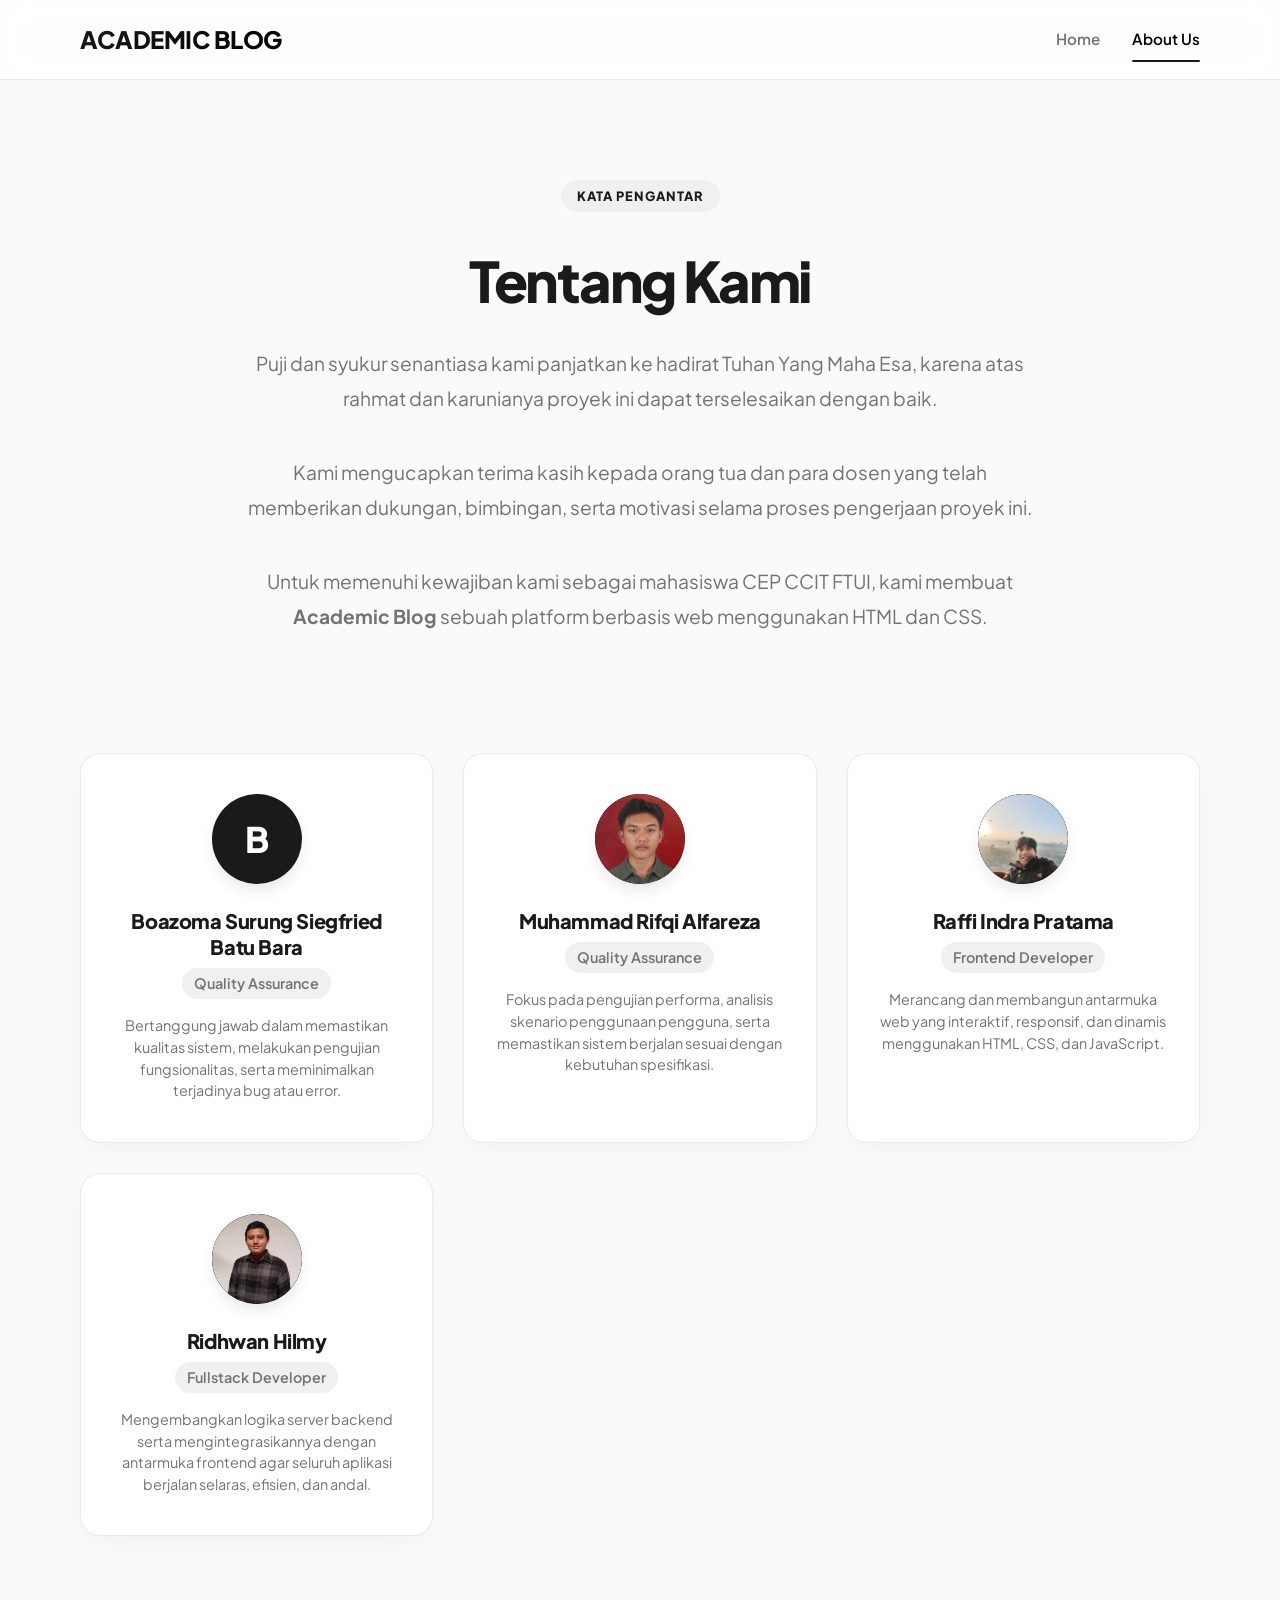
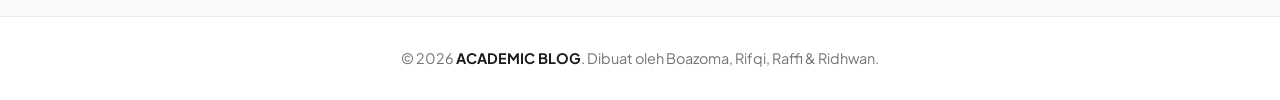
==== about.html @ af5e3159 "add project files" ====
<!DOCTYPE html>
<html lang="id">
<head>
    <meta charset="UTF-8">
    <meta name="viewport" content="width=device-width, initial-scale=1.0">
    <title>About Us - Tim Pengembang</title>
    <!-- Fonts & Icons -->
    <link rel="preconnect" href="https://fonts.googleapis.com">
    <link rel="preconnect" href="https://fonts.gstatic.com" crossorigin>
    <link href="https://fonts.googleapis.com/css2?family=Plus+Jakarta+Sans:wght@200..800&display=swap" rel="stylesheet">
    <link rel="stylesheet" href="https://cdnjs.cloudflare.com/ajax/libs/font-awesome/6.4.0/css/all.min.css">
    <!-- Main Stylesheet -->
    <link rel="stylesheet" href="style.css">
</head>
<body>

    <!-- NAVBAR -->
    <div class="menu">
        <div class="menu-container">
            <a href="index.html" class="logo">ACADEMIC BLOG</a>
            
            <input type="checkbox" id="menu-toggle" class="menu-toggle">
            <label for="menu-toggle" class="hamburger">
                <span></span>
                <span></span>
                <span></span>
            </label>

            <nav>
                <a href="index.html">Home</a>
                <a href="about.html" class="active">About Us</a>
            </nav>
        </div>
    </div>

    <!-- MAIN BODY -->
    <div class="content-wrapper">
        <div class="dashboard-container">
            
            <!-- About Hero Section -->
            <div class="about-hero">
                <span class="post-tag">Kata Pengantar</span>
                <h1>Tentang Kami</h1>
                <p class="about-intro">
                    Puji dan syukur senantiasa kami panjatkan ke hadirat Tuhan Yang Maha Esa, karena atas rahmat dan karunianya proyek ini dapat terselesaikan dengan baik.
                </p>
                <p class="about-intro">
                    Kami mengucapkan terima kasih kepada orang tua dan para dosen yang telah memberikan dukungan, bimbingan, serta motivasi selama proses pengerjaan proyek ini.
                </p>
                <p class="about-intro">
                    Untuk memenuhi kewajiban kami sebagai mahasiswa CEP CCIT FTUI, kami membuat <strong>Academic Blog</strong> sebuah platform berbasis web menggunakan HTML dan CSS.
                </p>
            </div>

            <!-- Profile Grid -->
            <div class="about-grid">
                
                <!-- BOAZOMA -->
                <div class="developer-card">
                    <div class="developer-avatar">
                        <img src="img/boazoma.jpg" alt="Boazoma" onerror="this.style.display='none'">
                        <span>B</span>
                    </div>
                    <h3 class="developer-name">Boazoma Surung Siegfried Batu Bara</h3>
                    <span class="developer-role">Quality Assurance</span>
                    <p class="developer-desc">Bertanggung jawab dalam memastikan kualitas sistem, melakukan pengujian fungsionalitas, serta meminimalkan terjadinya bug atau error.</p>
                </div>

                <!-- MUHAMMAD RIFQI ALFAREZA -->
                <div class="developer-card">
                    <div class="developer-avatar">
                        <img src="img/rifqi.jpeg" alt="Muhammad Rifqi" onerror="this.style.display='none'">
                        <span>M</span>
                    </div>
                    <h3 class="developer-name">Muhammad Rifqi Alfareza</h3>
                    <span class="developer-role">Quality Assurance</span>
                    <p class="developer-desc">Fokus pada pengujian performa, analisis skenario penggunaan pengguna, serta memastikan sistem berjalan sesuai dengan kebutuhan spesifikasi.</p>
                </div>

                <!-- RAFFI INDRA PRATAMA -->
                <div class="developer-card">
                    <div class="developer-avatar">
                        <img src="img/raffi.jpg" alt="Raffi Indra" onerror="this.style.display='none'">
                        <span>R</span>
                    </div>
                    <h3 class="developer-name">Raffi Indra Pratama</h3>
                    <span class="developer-role">Frontend Developer</span>
                    <p class="developer-desc">Merancang dan membangun antarmuka web yang interaktif, responsif, dan dinamis menggunakan HTML, CSS, dan JavaScript.</p>
                </div>

                <!-- RIDHWAN HILMY -->
                <div class="developer-card">
                    <div class="developer-avatar">
                        <img src="img/ridhwan.jpg" alt="Ridhwan Hilmy" onerror="this.style.display='none'">
                        <span>H</span>
                    </div>
                    <h3 class="developer-name">Ridhwan Hilmy</h3>
                    <span class="developer-role">Fullstack Developer</span>
                    <p class="developer-desc">Mengembangkan logika server backend serta mengintegrasikannya dengan antarmuka frontend agar seluruh aplikasi berjalan selaras, efisien, dan andal.</p>
                </div>

            </div>

        </div>
    </div>

    <!-- FOOTER -->
    <footer>
        <div style="max-width: var(--max-w); margin: 0 auto;">
            <p>&copy; 2026 <strong style="color: var(--text-main);">ACADEMIC BLOG</strong>. Dibuat oleh Boazoma, Rifqi, Raffi & Ridhwan.</p>
        </div>
    </footer>

</body>
</html>
---- style.css ----
/* DESIGN SYSTEM - HSL BASED (Elegant Neutral Palette) */
:root {
    --h: 0; /* Neutral Hue (Black/White/Gray) */
    --primary: hsl(var(--h), 0%, 10%); /* Deep Charcoal Black */
    --primary-light: hsl(var(--h), 0%, 94%); /* Very Light Gray (Backdrops) */
    --primary-dark: hsl(var(--h), 0%, 0%); /* Pure Obsidian Black */

    --bg: hsl(var(--h), 0%, 98%); /* Off-White Background */
    --surface: hsl(0, 0%, 100%); /* Pure White Card Surface */
    --overlay: hsla(0, 0%, 100%, 0.82); /* Glassmorphism Overlay */

    --text-main: hsl(var(--h), 0%, 10%); /* Dominant Dark Text */
    --text-muted: hsl(var(--h), 0%, 45%); /* Soft Muted Text */
    --text-inverse: hsl(0, 0%, 100%); /* Inverse Text */

    --border: hsla(var(--h), 0%, 0%, 0.08); /* Subtle Line Border */
    --border-strong: hsla(var(--h), 0%, 0%, 0.15); /* Pronounced Border */

    --shadow-soft: 0 10px 30px -10px hsla(var(--h), 0%, 0%, 0.06); /* Soft Shadow */
    --shadow-strong: 0 20px 40px -15px hsla(var(--h), 0%, 0%, 0.12); /* Dynamic Strong Shadow */

    --nav-height: 80px;
    --radius-sm: 8px;
    --radius-md: 16px;
    --radius-lg: 24px;
    --max-w: 1200px;
}

/* RESET & BASE */
* {
    margin: 0;
    padding: 0;
    box-sizing: border-box;
    -webkit-font-smoothing: antialiased;
}

body {
    font-family: "Plus Jakarta Sans", sans-serif;
    background: var(--bg);
    color: var(--text-main);
    line-height: 1.6;
    padding-top: var(--nav-height);
    display: flex;
    flex-direction: column;
    min-height: 100vh;
}

/* GLASSMORPHISM NAVBAR */
.menu {
    background: var(--overlay);
    backdrop-filter: blur(12px);
    -webkit-backdrop-filter: blur(12px);
    border-bottom: 1px solid var(--border);
    position: fixed;
    top: 0;
    left: 0;
    width: 100%;
    z-index: 1000;
    height: var(--nav-height);
    display: flex;
    align-items: center;
}

.menu-container {
    display: flex;
    justify-content: space-between;
    align-items: center;
    width: 100%;
    max-width: var(--max-w);
    margin: 0 auto;
    padding: 0 40px;
}

.logo {
    font-size: 1.5rem;
    font-weight: 800;
    color: var(--text-main);
    text-decoration: none;
    letter-spacing: -0.5px;
    background: linear-gradient(135deg, var(--text-main), var(--primary-dark));
    -webkit-background-clip: text;
    background-clip: text;
    -webkit-text-fill-color: transparent;
    transition: all 0.3s ease;
}

.logo:hover {
    transform: scale(1.05);
}

nav {
    display: flex;
    align-items: center;
    gap: 32px;
}

nav a {
    text-decoration: none;
    color: var(--text-muted);
    font-weight: 600;
    font-size: 0.95rem;
    transition: all 0.2s ease;
    position: relative;
    padding: 8px 0;
}

nav a:hover,
nav a.active {
    color: var(--primary-dark);
}

nav a::after {
    content: '';
    position: absolute;
    bottom: -2px;
    left: 50%;
    width: 0;
    height: 2px;
    background: var(--primary);
    transform: translateX(-50%);
    transition: width 0.3s ease;
    border-radius: 2px;
}

nav a:hover::after,
nav a.active::after {
    width: 100%;
}

/* MAIN CONTENT CONTAINER */
.content-wrapper {
    flex: 1 0 auto;
}

.dashboard-container {
    max-width: var(--max-w);
    margin: 40px auto;
    padding: 0 40px;
}

/* HERO SECTION */
.welcome-section {
    margin-bottom: 60px;
    text-align: center;
    display: flex;
    flex-direction: column;
    align-items: center;
    justify-content: center;
}

.welcome-title {
    font-size: 3rem;
    font-weight: 800;
    margin-bottom: 12px;
    letter-spacing: -0.04em;
    color: var(--text-main);
}

.welcome-text {
    font-size: 1.25rem;
    color: var(--text-muted);
    max-width: 700px;
}

.wave-emoji {
    font-family: "Segoe UI Emoji", "Apple Color Emoji", "Noto Color Emoji", "Android Emoji", sans-serif;
    display: inline-block;
    background: none !important;
    -webkit-background-clip: initial !important;
    background-clip: initial !important;
    -webkit-text-fill-color: initial !important;
    color: initial !important;
}

/* CARD FILTER/SEMESTER SECTION */
.section-divider {
    font-size: 1.5rem;
    font-weight: 800;
    margin: 48px 0 24px;
    padding-bottom: 12px;
    border-bottom: 2px solid var(--border);
    letter-spacing: -0.02em;
    color: var(--text-main);
    display: flex;
    align-items: center;
    gap: 12px;
}

.section-divider span {
    background: var(--primary);
    color: var(--text-inverse);
    font-size: 0.75rem;
    font-weight: 800;
    padding: 4px 10px;
    border-radius: 50px;
}

/* GRID LAYOUT FOR BLOG CARDS */
.blog-container {
    display: grid;
    grid-template-columns: repeat(3, 1fr);
    gap: 40px;
    margin-bottom: 60px;
}

/* PREMIUM BLOG CARD */
.blog-card {
    background: var(--surface);
    border-radius: 24px;
    text-decoration: none;
    color: inherit;
    overflow: hidden;
    border: 1px solid var(--border);
    box-shadow: var(--shadow-soft);
    transition: all 0.4s cubic-bezier(0.175, 0.885, 0.32, 1.15);
    display: flex;
    flex-direction: column;
}

.blog-card:hover {
    transform: translateY(-10px);
    box-shadow: var(--shadow-strong);
    border-color: var(--border-strong);
}

.blog-thumb-container {
    height: 220px;
    overflow: hidden;
    position: relative;
    background: var(--primary-light);
}

.blog-thumb {
    width: 100%;
    height: 100%;
    object-fit: cover;
    transition: transform 0.6s cubic-bezier(0.4, 0, 0.2, 1);
}

.blog-card:hover .blog-thumb {
    transform: scale(1.08);
}

.blog-info {
    padding: 32px;
    display: flex;
    flex-direction: column;
    flex-grow: 1;
}

.blog-info h3 {
    font-size: 1.35rem;
    margin-bottom: 16px;
    line-height: 1.3;
    color: var(--text-main);
    font-weight: 800;
    letter-spacing: -0.02em;
}

.blog-meta {
    display: flex;
    align-items: center;
    gap: 12px;
    margin-bottom: 24px;
    font-size: 0.9rem;
}

.semester-badge {
    background: var(--primary-light);
    color: var(--primary);
    padding: 4px 12px;
    border-radius: 50px;
    font-weight: 700;
    font-size: 0.75rem;
    letter-spacing: 0.5px;
}

.date {
    color: var(--text-muted);
    margin-left: auto;
}

.read-btn {
    margin-top: auto;
    background: var(--primary-light);
    color: var(--primary-dark);
    border: none;
    padding: 14px;
    border-radius: 12px;
    font-weight: 700;
    text-align: center;
    transition: all 0.3s ease;
}

.blog-card:hover .read-btn {
    background: var(--primary);
    color: var(--text-inverse);
}

/* ABOUT US PAGE LAYOUT */
.about-hero {
    text-align: center;
    padding: 60px 0 40px;
    max-width: 800px;
    margin: 0 auto;
}

.about-hero h1 {
    font-size: 3.5rem;
    font-weight: 800;
    margin-bottom: 20px;
    letter-spacing: -0.04em;
}

.about-intro {
    font-size: 1.2rem;
    color: var(--text-muted);
    line-height: 1.8;
    margin-bottom: 40px;
}

.about-grid {
    display: grid;
    grid-template-columns: repeat(auto-fill, minmax(260px, 1fr));
    gap: 30px;
    margin-top: 40px;
    margin-bottom: 80px;
}

.developer-card {
    background: var(--surface);
    border: 1px solid var(--border);
    border-radius: 20px;
    padding: 40px 30px;
    text-align: center;
    box-shadow: var(--shadow-soft);
    transition: all 0.4s cubic-bezier(0.175, 0.885, 0.32, 1.15);
    display: flex;
    flex-direction: column;
    align-items: center;
}

.developer-card:hover {
    transform: translateY(-8px);
    box-shadow: var(--shadow-strong);
    border-color: var(--border-strong);
}

.developer-avatar {
    width: 90px;
    height: 90px;
    background: var(--primary);
    color: var(--text-inverse);
    border-radius: 50%;
    display: flex;
    align-items: center;
    justify-content: center;
    font-size: 2.2rem;
    font-weight: 800;
    margin-bottom: 24px;
    box-shadow: 0 8px 20px -6px rgba(0,0,0,0.15);
    transition: all 0.3s ease;
    overflow: hidden;
    position: relative;
}

.developer-avatar img {
    position: absolute;
    top: 0;
    left: 0;
    width: 100%;
    height: 100%;
    object-fit: cover;
    border-radius: 50%;
}

.developer-card:hover .developer-avatar {
    transform: scale(1.05) rotate(5deg);
    background: var(--primary-dark);
}

.developer-name {
    font-size: 1.25rem;
    font-weight: 800;
    color: var(--text-main);
    margin-bottom: 8px;
    letter-spacing: -0.02em;
    line-height: 1.3;
}

.developer-role {
    font-size: 0.9rem;
    color: var(--text-muted);
    font-weight: 600;
    background: var(--primary-light);
    padding: 4px 12px;
    border-radius: 50px;
    margin-bottom: 16px;
}

.developer-desc {
    font-size: 0.9rem;
    color: var(--text-muted);
    line-height: 1.5;
}

/* MATERIAL DETAIL PAGE LAYOUT */
.post-hero {
    padding: 60px 0 40px;
    text-align: center;
    max-width: 900px;
    margin: 0 auto;
}

.post-tag {
    display: inline-block;
    background: var(--primary-light);
    color: var(--primary);
    padding: 6px 16px;
    border-radius: 50px;
    font-weight: 800;
    font-size: 0.8rem;
    text-transform: uppercase;
    margin-bottom: 24px;
    letter-spacing: 1px;
}

.post-hero h1 {
    font-size: 3.5rem;
    line-height: 1.1;
    margin-bottom: 32px;
    color: var(--text-main);
    letter-spacing: -0.05em;
}

.post-author-box {
    display: flex;
    align-items: center;
    justify-content: center;
    gap: 16px;
}

.author-avatar {
    width: 48px;
    height: 48px;
    background: var(--primary);
    color: white;
    border-radius: 50%;
    display: flex;
    align-items: center;
    justify-content: center;
    font-size: 1.2rem;
    font-weight: 800;
}

.author-meta {
    text-align: left;
}

.author-name {
    display: block;
    font-weight: 800;
    font-size: 1.1rem;
    color: var(--text-main);
    text-decoration: none;
}

.post-date {
    color: var(--text-muted);
    font-size: 0.9rem;
}

.post-main-img {
    width: 100%;
    max-width: 900px;
    margin: 0 auto 60px;
    border-radius: 24px;
    overflow: hidden;
    box-shadow: var(--shadow-strong);
}

.post-main-img img {
    width: 100%;
    max-height: 500px;
    object-fit: cover;
}

.post-body {
    max-width: 740px;
    margin: 0 auto;
    font-size: 1.15rem;
    line-height: 1.8;
    color: var(--text-main);
}

.post-body p {
    margin-bottom: 24px;
}

.post-body h2 {
    font-size: 1.8rem;
    font-weight: 800;
    margin: 40px 0 16px;
    letter-spacing: -0.03em;
}

.post-body ul {
    margin-bottom: 24px;
    padding-left: 20px;
}

.post-body li {
    margin-bottom: 8px;
}

/* INTERACTION & COMMENTS (STATIC / INTERACTIVE UX) */
.interaction-bar {
    border-top: 1px solid var(--border);
    margin-top: 60px;
    padding-top: 40px;
    display: flex;
    justify-content: center;
    gap: 20px;
    max-width: 740px;
    margin-left: auto;
    margin-right: auto;
}

.interact-btn {
    background: var(--surface);
    border: 1px solid var(--border);
    padding: 10px 24px;
    border-radius: 100px;
    font-weight: 700;
    color: var(--text-main);
    display: flex;
    align-items: center;
    gap: 10px;
    cursor: pointer;
    transition: all 0.3s ease;
    text-decoration: none;
}

.interact-btn:hover {
    background: var(--primary-light);
    border-color: var(--primary);
    transform: scale(1.05);
}

.interact-btn.liked {
    color: #dc2626;
    border-color: rgba(220, 38, 38, 0.2);
    background: rgba(220, 38, 38, 0.05);
}

.comment-accordion {
    max-width: 740px;
    margin: 24px auto 0;
    background: var(--surface);
    border: 1px solid var(--border);
    border-radius: 20px;
    overflow: hidden;
    box-shadow: var(--shadow-soft);
}

.comment-list {
    padding: 24px;
}

.comment-item {
    display: flex;
    gap: 12px;
    margin-bottom: 20px;
    padding-bottom: 16px;
    border-bottom: 1px solid var(--border);
}

.comment-item:last-child {
    margin-bottom: 0;
    padding-bottom: 0;
    border-bottom: none;
}

.comment-avatar {
    width: 36px;
    height: 36px;
    background: var(--primary-light);
    color: var(--primary);
    border-radius: 50%;
    display: flex;
    align-items: center;
    justify-content: center;
    font-weight: 800;
    font-size: 0.9rem;
    flex-shrink: 0;
}

.comment-content {
    flex-grow: 1;
}

.comment-user {
    font-weight: 700;
    font-size: 0.95rem;
    color: var(--text-main);
    display: flex;
    justify-content: space-between;
    align-items: center;
}

.comment-date {
    font-weight: 400;
    font-size: 0.8rem;
    color: var(--text-muted);
}

.comment-text {
    font-size: 0.95rem;
    color: var(--text-main);
    margin-top: 4px;
}

.comment-input-area {
    padding: 20px 24px;
    background: var(--primary-light);
    border-top: 1px solid var(--border);
}

.comment-form {
    display: flex;
    gap: 12px;
}

.comment-input {
    flex-grow: 1;
    padding: 12px 16px;
    border-radius: 10px;
    border: 1px solid var(--border);
    font-family: inherit;
    resize: none;
    font-size: 0.95rem;
}

.comment-input:focus {
    outline: none;
    border-color: var(--primary);
}

.btn-send-comment {
    background: var(--primary);
    color: white;
    border: none;
    width: 44px;
    height: 44px;
    border-radius: 10px;
    cursor: pointer;
    display: flex;
    align-items: center;
    justify-content: center;
    transition: all 0.2s;
}

.btn-send-comment:hover {
    background: var(--primary-dark);
    transform: scale(1.05);
}

.back-nav {
    margin-top: 60px;
    text-align: center;
    margin-bottom: 60px;
}

.btn-secondary {
    display: inline-flex;
    align-items: center;
    gap: 8px;
    padding: 12px 24px;
    border-radius: 12px;
    font-weight: 700;
    text-decoration: none;
    background: var(--primary-light);
    color: var(--primary-dark);
    transition: all 0.3s ease;
}

.btn-secondary:hover {
    transform: scale(1.05);
    box-shadow: var(--shadow-soft);
}

/* BACK LINK (top of detail pages) */
.back-link {
    display: inline-flex;
    align-items: center;
    gap: 8px;
    text-decoration: none;
    color: var(--text-muted);
    font-weight: 700;
    font-size: 0.95rem;
    transition: color 0.2s ease, gap 0.2s ease;
}

.back-link:hover {
    color: var(--primary);
    gap: 12px;
}

/* FOOTER */
footer {
    background: var(--surface);
    border-top: 1px solid var(--border);
    padding: 30px;
    text-align: center;
    color: var(--text-muted);
    font-size: 0.9rem;
    margin-top: auto;
}

footer strong {
    color: var(--text-main);
}

/* RESPONSIVE LAYOUTS */
.menu-toggle, .hamburger { display: none; }

@media (max-width: 1024px) {
    .menu-container { padding: 0 24px; }
    nav { gap: 24px; }
    .blog-container { grid-template-columns: repeat(2, 1fr); }
}

@media (max-width: 860px) {
    /* MOBILE NAVIGATION */
    .hamburger {
        display: flex;
        flex-direction: column;
        gap: 5px;
        cursor: pointer;
        z-index: 1001;
        width: 30px;
        height: 20px;
        justify-content: center;
    }
    .hamburger span {
        display: block;
        width: 100%;
        height: 2px;
        background: var(--text-main);
        border-radius: 2px;
        transition: 0.3s;
    }
    
    nav {
        position: fixed;
        top: 0;
        right: -100%;
        width: 280px;
        height: 100vh;
        background: var(--surface);
        flex-direction: column;
        padding: 100px 32px;
        gap: 24px;
        box-shadow: -10px 0 30px rgba(0,0,0,0.1);
        transition: 0.4s cubic-bezier(0.175, 0.885, 0.32, 1);
        z-index: 1000;
    }
    
    nav a {
        font-size: 1.1rem;
        padding: 8px 0;
        border-bottom: 1px solid var(--border);
        width: 100%;
    }
    
    nav a::after { display: none; }

    .menu-toggle:checked ~ nav { right: 0; }
    .menu-toggle:checked ~ .hamburger span:nth-child(1) { transform: translateY(7px) rotate(45deg); }
    .menu-toggle:checked ~ .hamburger span:nth-child(2) { opacity: 0; }
    .menu-toggle:checked ~ .hamburger span:nth-child(3) { transform: translateY(-7px) rotate(-45deg); }

    .welcome-title { font-size: 2.25rem; }
    .blog-container { grid-template-columns: 1fr; gap: 24px; }
    .dashboard-container { padding: 0 20px; }
    .post-hero h1 { font-size: 2.25rem; }
    .post-main-img { border-radius: 12px; }
    .post-body { font-size: 1.05rem; }
    .about-hero h1 { font-size: 2.5rem; }
}
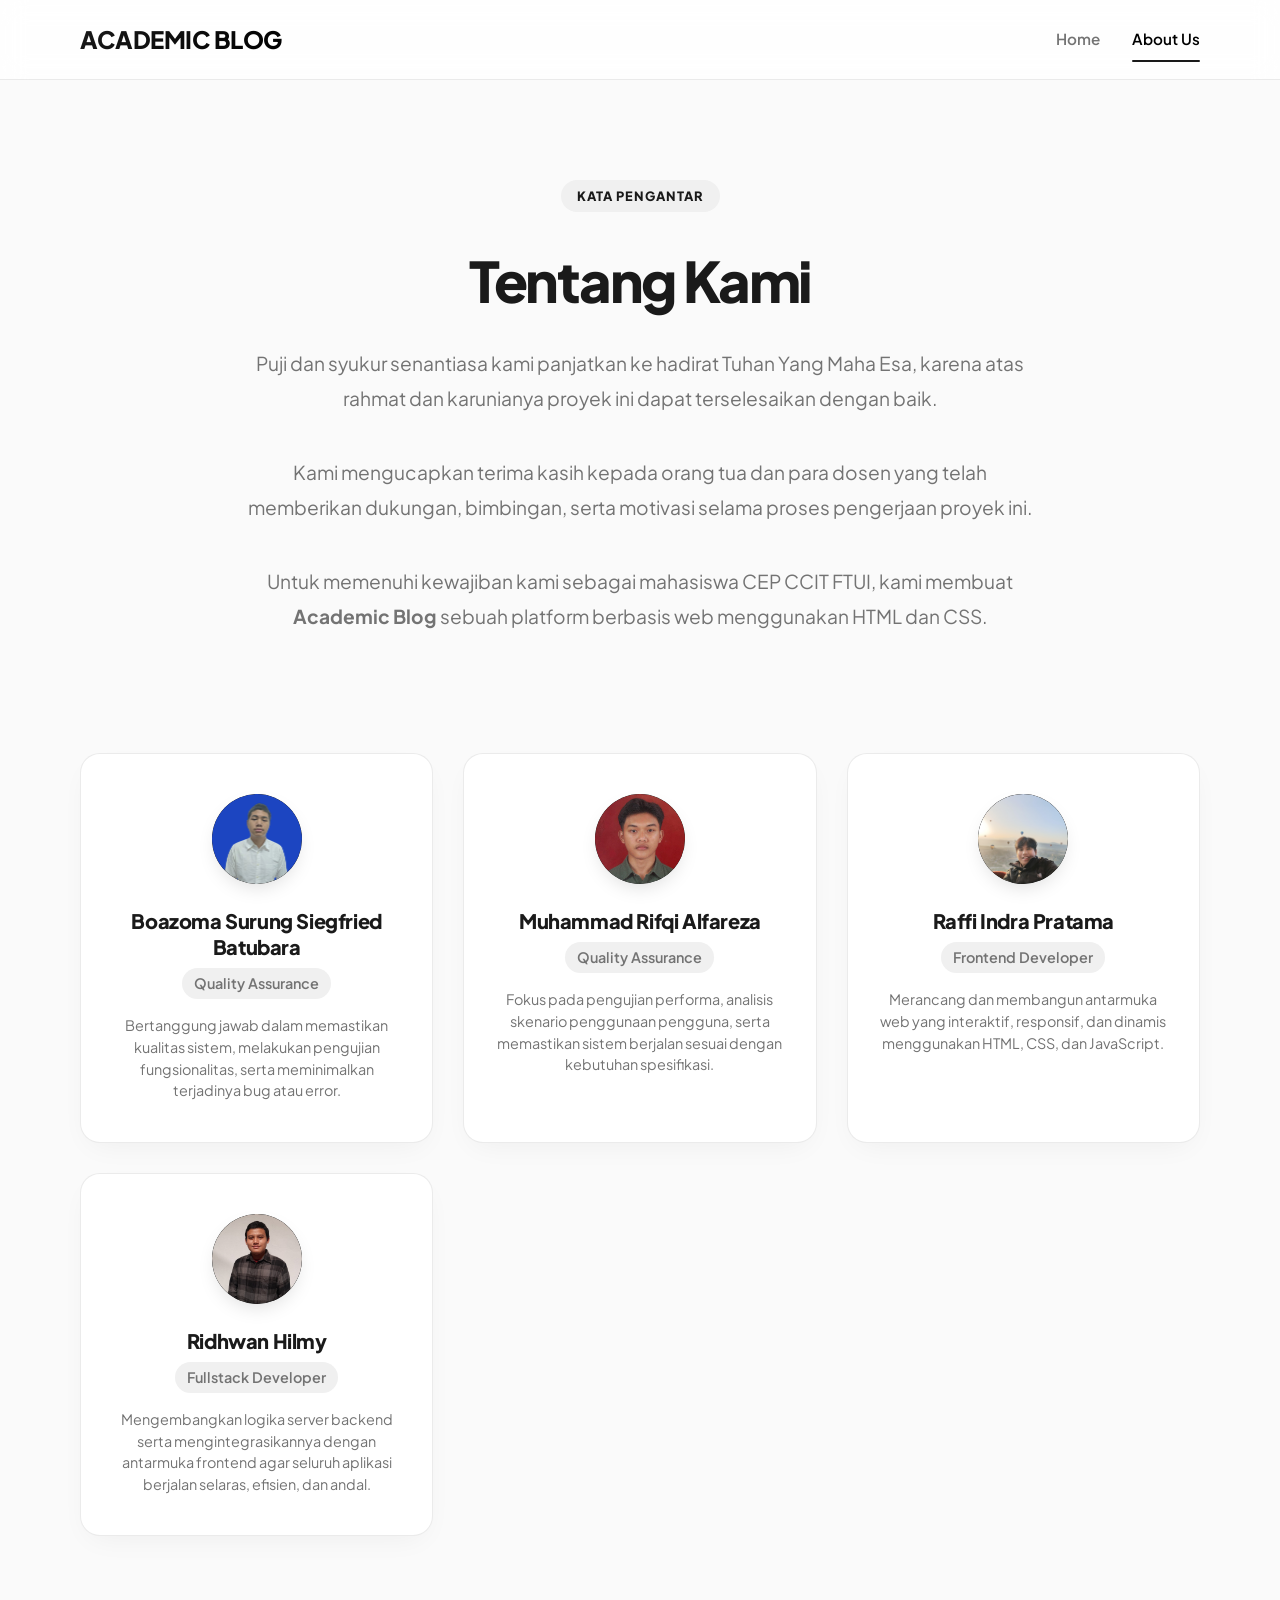
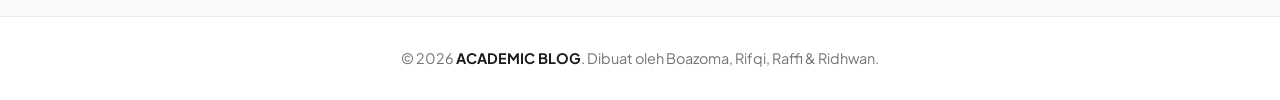
==== commit e330b791: "update website" ====
--- a/about.html
+++ b/about.html
@@ -58,10 +58,10 @@
                 <!-- BOAZOMA -->
                 <div class="developer-card">
                     <div class="developer-avatar">
-                        <img src="img/boazoma.jpg" alt="Boazoma" onerror="this.style.display='none'">
+                        <img src="img/boazoma.jpeg" alt="Boazoma" onerror="this.style.display='none'">
                         <span>B</span>
                     </div>
-                    <h3 class="developer-name">Boazoma Surung Siegfried Batu Bara</h3>
+                    <h3 class="developer-name">Boazoma Surung Siegfried Batubara</h3>
                     <span class="developer-role">Quality Assurance</span>
                     <p class="developer-desc">Bertanggung jawab dalam memastikan kualitas sistem, melakukan pengujian fungsionalitas, serta meminimalkan terjadinya bug atau error.</p>
                 </div>
